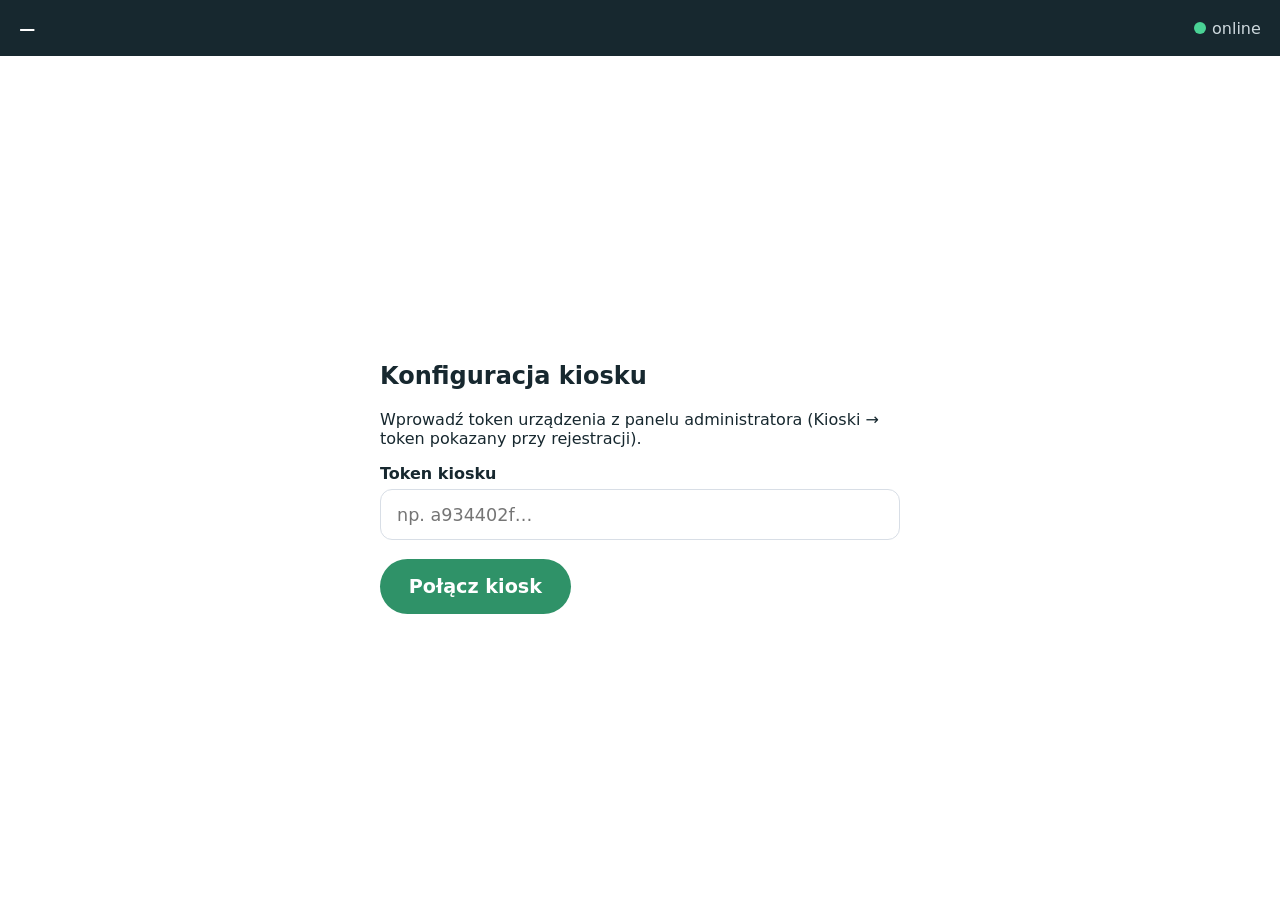
==== CzaseoPraceo/kiosk/index.html @ 0abb76d5 "CzaseoPraceo: implementacja E5 — kiosk PWA (offline-first) Pełna aplikacja kiosku na tablet: - manif" ====
<!DOCTYPE html>
<html lang="pl">
<head>
<meta charset="utf-8">
<meta name="viewport" content="width=device-width, initial-scale=1, maximum-scale=1, user-scalable=no, viewport-fit=cover">
<meta name="theme-color" content="#2f9268">
<title>CzaseoPraceo — Kiosk</title>
<link rel="manifest" href="manifest.webmanifest">
<link rel="icon" href="icon.svg" type="image/svg+xml">
<link rel="apple-touch-icon" href="icon.svg">
<link rel="stylesheet" href="style.css">
</head>
<body>

<!-- Pasek statusu: zakład, sieć, do synchronizacji -->
<div class="statusbar">
  <span class="loc" id="loc-name">—</span>
  <span class="spacer"></span>
  <span class="tosync" id="tosync"></span>
  <span class="net" id="net"><span class="dot"></span><span id="net-label">online</span></span>
</div>

<!-- Pierwsze uruchomienie: token urządzenia -->
<section class="screen" id="screen-setup">
  <div class="box">
    <h1>Konfiguracja kiosku</h1>
    <p>Wprowadź token urządzenia z panelu administratora (Kioski → token pokazany przy rejestracji).</p>
    <label for="token">Token kiosku</label>
    <input type="text" id="token" autocomplete="off" autocapitalize="off" spellcheck="false" placeholder="np. a934402f…">
    <div class="setup-error hidden" id="setup-error"></div>
    <button class="btn" id="setup-save">Połącz kiosk</button>
  </div>
</section>

<!-- Bezczynność / attract -->
<section class="screen" id="screen-idle">
  <div class="clock" id="clock">--:--</div>
  <div class="date" id="date"></div>
  <div class="tap-hint"><span class="ico" aria-hidden="true">⊡</span>Przyłóż kartę do czytnika</div>
  <div class="present empty-present" id="present">
    <h2>W pracy teraz</h2>
    <div class="chips" id="present-chips"></div>
  </div>
</section>

<!-- Rozpoznanie + potwierdzenie -->
<section class="screen" id="screen-recognized">
  <div class="rec-name" id="rec-name">—</div>
  <div class="rec-action">Wykryto: <strong id="rec-action">—</strong></div>
  <button class="big-btn" id="confirm-btn"><span id="confirm-label">Potwierdź</span></button>
  <button class="cancel-btn" id="cancel-btn">Anuluj</button>
</section>

<!-- Sukces -->
<section class="screen" id="screen-success">
  <div class="result-ico" aria-hidden="true">✓</div>
  <div class="result-title" id="success-title">Zarejestrowano</div>
  <div class="result-sub" id="success-sub"></div>
</section>

<!-- Ostrzeżenie (np. dubel <15 min) -->
<section class="screen" id="screen-warn">
  <div class="result-ico" aria-hidden="true">!</div>
  <div class="result-title" id="warn-title">Uwaga</div>
  <div class="result-sub" id="warn-sub"></div>
</section>

<!-- Błąd (np. nieznana karta) -->
<section class="screen" id="screen-error">
  <div class="result-ico" aria-hidden="true">✕</div>
  <div class="result-title" id="error-title">Błąd</div>
  <div class="result-sub" id="error-sub"></div>
</section>

<script src="app.js"></script>
</body>
</html>
---- CzaseoPraceo/kiosk/style.css ----
/* CzaseoPraceo — kiosk (tablet). UX wg ux-guidelines §3:
   duże cele dotykowe, wysoki kontrast, jeden przycisk, feedback multimodalny.
   Kolory marki (makodrew/deklareo). Font systemowy (kiosk działa offline). */

:root {
  --primary:  #2f9268;
  --primary-d:#277c58;
  --ink:      #17282f;
  --success:  #1d7a46;
  --danger:   #b22424;
  --warning:  #8a5a00;
  --paper:    #ffffff;
}

* { box-sizing: border-box; -webkit-tap-highlight-color: transparent; }
html, body { height: 100%; margin: 0; }
body {
  font-family: system-ui, -apple-system, "Segoe UI", Roboto, Arial, sans-serif;
  background: var(--ink);
  color: var(--ink);
  user-select: none; -webkit-user-select: none;
  overflow: hidden;
}

/* Pasek statusu */
.statusbar {
  position: fixed; top: 0; left: 0; right: 0; height: 56px;
  display: flex; align-items: center; gap: 1rem; padding: 0 1.2rem;
  background: var(--ink); color: #cdd8dd; font-size: 1rem; z-index: 10;
}
.statusbar .loc { font-weight: 600; color: #fff; }
.statusbar .spacer { flex: 1; }
.net { display: inline-flex; align-items: center; gap: .4rem; }
.net .dot { width: 12px; height: 12px; border-radius: 50%; background: #4ad295; }
.net.offline .dot { background: #e0a23a; }
.tosync { color: #cdd8dd; }

/* Sceny */
.screen { position: fixed; inset: 56px 0 0 0; display: none; flex-direction: column;
  align-items: center; justify-content: center; text-align: center; padding: 2rem; }
.screen.active { display: flex; }

/* Bezczynność / attract */
#screen-idle { background: var(--paper); }
.clock { font-size: clamp(4rem, 18vw, 11rem); font-weight: 800; color: var(--ink); line-height: 1; letter-spacing: -.02em; font-variant-numeric: tabular-nums; }
.date { font-size: clamp(1.1rem, 4vw, 2rem); color: #5d6b75; margin-top: .5rem; }
.tap-hint { margin-top: 2.5rem; font-size: clamp(1.3rem, 5vw, 2.4rem); font-weight: 700; color: var(--primary-d); }
.tap-hint .ico { display:block; font-size: 2.4em; margin-bottom: .3rem; }

/* Lista obecnych (3+3) */
.present { position: fixed; bottom: 0; left: 0; right: 0; background: #f3f6f8; border-top: 1px solid #e3e9ed;
  padding: .8rem 1.2rem; max-height: 28vh; overflow: hidden; }
.present h2 { margin: 0 0 .5rem; font-size: 1rem; color: #5d6b75; text-transform: uppercase; letter-spacing: .03em; }
.present .chips { display: flex; flex-wrap: wrap; gap: .5rem; }
.chip { background: #fff; border: 1px solid #e3e9ed; border-radius: 999px; padding: .35rem .8rem;
  font-weight: 700; color: var(--ink); font-variant-numeric: tabular-nums; }
.present.empty-present { display: none; }

/* Rozpoznanie */
#screen-recognized { background: var(--paper); }
.rec-name { font-size: clamp(2.2rem, 9vw, 5rem); font-weight: 800; color: var(--ink); margin-bottom: .5rem; }
.rec-action { font-size: clamp(1.3rem, 5vw, 2.4rem); color: #5d6b75; margin-bottom: 2rem; }
.rec-action strong { color: var(--primary-d); }

/* Wielki przycisk potwierdzenia (Fitts) */
.big-btn {
  appearance: none; border: none; cursor: pointer; font-family: inherit;
  width: min(90vw, 640px); min-height: 22vh; border-radius: 28px;
  font-size: clamp(1.8rem, 7vw, 3.2rem); font-weight: 800; color: #fff;
  background: var(--primary); box-shadow: 0 10px 0 var(--primary-d);
  display: flex; align-items: center; justify-content: center; gap: .6rem;
}
.big-btn:active { transform: translateY(6px); box-shadow: 0 4px 0 var(--primary-d); }
.cancel-btn {
  margin-top: 1.6rem; appearance: none; background: #fff; border: 2px solid #e3e9ed;
  border-radius: 999px; padding: 1rem 2rem; font-size: 1.3rem; font-weight: 600; color: var(--ink);
  font-family: inherit; cursor: pointer; min-height: 64px; min-width: 200px;
}

/* Sukces / błąd — pełny ekran, kolor + ikona + tekst */
#screen-success { background: var(--success); color: #fff; }
#screen-error   { background: var(--danger);  color: #fff; }
#screen-warn    { background: #b8860b;         color: #fff; }
.result-ico { font-size: clamp(5rem, 22vw, 13rem); line-height: 1; }
.result-title { font-size: clamp(2rem, 9vw, 4.5rem); font-weight: 800; margin: .5rem 0; }
.result-sub { font-size: clamp(1.2rem, 5vw, 2.2rem); opacity: .95; }

/* Ekran konfiguracji (pierwsze uruchomienie) */
#screen-setup { background: var(--paper); }
#screen-setup .box { width: min(92vw, 520px); text-align: left; }
#screen-setup h1 { color: var(--ink); }
#screen-setup label { display:block; font-weight:600; margin: 1rem 0 .4rem; color: var(--ink); }
#screen-setup input { width:100%; padding: .9rem 1rem; font-size: 1.1rem; border:1px solid #d8dee6; border-radius: 12px; font-family: inherit; }
#screen-setup button { margin-top: 1.2rem; }
.btn { appearance:none; border:none; cursor:pointer; font-family:inherit; background:var(--primary); color:#fff;
  font-size:1.2rem; font-weight:700; padding:1rem 1.8rem; border-radius:999px; }
.setup-error { color: var(--danger); margin-top: 1rem; font-weight:600; }
.hidden { display: none !important; }

@media (prefers-reduced-motion: reduce) {
  .big-btn:active { transform: none; }
}
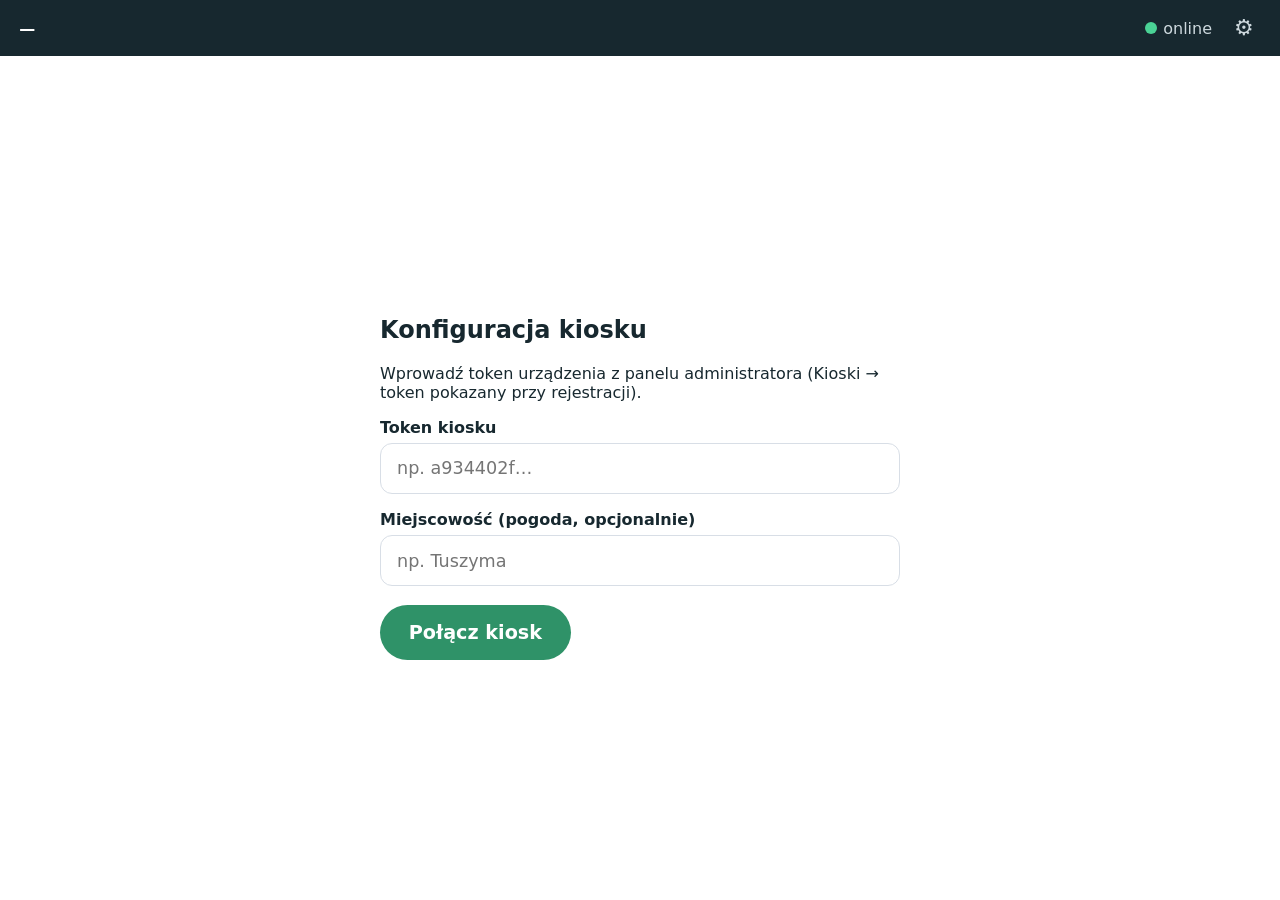
==== commit f81d376f: "CzaseoPraceo: tryb tablicy na kiosku (zegar, imieniny, pogoda 5 dni, obecność) Rozbudowa ekranu bezc" ====
--- a/CzaseoPraceo/kiosk/index.html
+++ b/CzaseoPraceo/kiosk/index.html
@@ -12,12 +12,13 @@
 </head>
 <body>
 
-<!-- Pasek statusu: zakład, sieć, do synchronizacji -->
+<!-- Pasek statusu: zakład, sieć, do synchronizacji, ustawienia -->
 <div class="statusbar">
   <span class="loc" id="loc-name">—</span>
   <span class="spacer"></span>
   <span class="tosync" id="tosync"></span>
   <span class="net" id="net"><span class="dot"></span><span id="net-label">online</span></span>
+  <button class="gear" id="gear" title="Ustawienia kiosku" aria-label="Ustawienia kiosku">⚙</button>
 </div>
 
 <!-- Pierwsze uruchomienie: token urządzenia -->
@@ -27,19 +28,37 @@
     <p>Wprowadź token urządzenia z panelu administratora (Kioski → token pokazany przy rejestracji).</p>
     <label for="token">Token kiosku</label>
     <input type="text" id="token" autocomplete="off" autocapitalize="off" spellcheck="false" placeholder="np. a934402f…">
+    <label for="city">Miejscowość (pogoda, opcjonalnie)</label>
+    <input type="text" id="city" autocomplete="off" placeholder="np. Tuszyma">
     <div class="setup-error hidden" id="setup-error"></div>
     <button class="btn" id="setup-save">Połącz kiosk</button>
   </div>
 </section>
 
-<!-- Bezczynność / attract -->
+<!-- Bezczynność / tablica informacyjna (tryb nasłuchiwania) -->
 <section class="screen" id="screen-idle">
-  <div class="clock" id="clock">--:--</div>
-  <div class="date" id="date"></div>
-  <div class="tap-hint"><span class="ico" aria-hidden="true">⊡</span>Przyłóż kartę do czytnika</div>
-  <div class="present empty-present" id="present">
-    <h2>W pracy teraz</h2>
-    <div class="chips" id="present-chips"></div>
+  <div class="board">
+    <div class="board-top">
+      <div class="clock-col">
+        <div class="clock" id="clock">--:--</div>
+        <div class="date" id="date"></div>
+        <div class="nameday" id="nameday"></div>
+      </div>
+      <div class="weather" id="weather" aria-live="polite"></div>
+    </div>
+
+    <div class="attendance">
+      <div class="att-col att-present">
+        <h2>Obecni <span class="cnt" id="present-count">0</span></h2>
+        <div class="att-list" id="present-list"></div>
+      </div>
+      <div class="att-col att-absent">
+        <h2>Nieobecni <span class="cnt" id="absent-count">0</span></h2>
+        <div class="att-list" id="absent-list"></div>
+      </div>
+    </div>
+
+    <div class="tap-bar"><span class="ico" aria-hidden="true">⊡</span> Przyłóż kartę do czytnika</div>
   </div>
 </section>
 
@@ -72,6 +91,7 @@
   <div class="result-sub" id="error-sub"></div>
 </section>
 
+<script src="imieniny.js"></script>
 <script src="app.js"></script>
 </body>
 </html>
--- a/CzaseoPraceo/kiosk/style.css
+++ b/CzaseoPraceo/kiosk/style.css
@@ -40,21 +40,52 @@
   align-items: center; justify-content: center; text-align: center; padding: 2rem; }
 .screen.active { display: flex; }
 
-/* Bezczynność / attract */
-#screen-idle { background: var(--paper); }
-.clock { font-size: clamp(4rem, 18vw, 11rem); font-weight: 800; color: var(--ink); line-height: 1; letter-spacing: -.02em; font-variant-numeric: tabular-nums; }
-.date { font-size: clamp(1.1rem, 4vw, 2rem); color: #5d6b75; margin-top: .5rem; }
-.tap-hint { margin-top: 2.5rem; font-size: clamp(1.3rem, 5vw, 2.4rem); font-weight: 700; color: var(--primary-d); }
-.tap-hint .ico { display:block; font-size: 2.4em; margin-bottom: .3rem; }
+/* Bezczynność / tablica informacyjna */
+#screen-idle { background: var(--paper); align-items: stretch; justify-content: flex-start; padding: 1.4rem 1.8rem; }
+.board { width: 100%; height: 100%; display: flex; flex-direction: column; gap: 1.1rem; }
+.board-top { display: flex; justify-content: space-between; align-items: flex-start; gap: 1.5rem; flex-wrap: wrap; }
+.clock-col { text-align: left; }
+.clock { font-size: clamp(3.2rem, 11vw, 7.5rem); font-weight: 800; color: var(--ink); line-height: 1; letter-spacing: -.02em; font-variant-numeric: tabular-nums; }
+.date { font-size: clamp(1rem, 3.2vw, 1.7rem); color: #5d6b75; margin-top: .4rem; }
+.nameday { font-size: clamp(.95rem, 2.6vw, 1.4rem); color: var(--primary-d); font-weight: 600; margin-top: .35rem; }
 
-/* Lista obecnych (3+3) */
-.present { position: fixed; bottom: 0; left: 0; right: 0; background: #f3f6f8; border-top: 1px solid #e3e9ed;
-  padding: .8rem 1.2rem; max-height: 28vh; overflow: hidden; }
-.present h2 { margin: 0 0 .5rem; font-size: 1rem; color: #5d6b75; text-transform: uppercase; letter-spacing: .03em; }
-.present .chips { display: flex; flex-wrap: wrap; gap: .5rem; }
-.chip { background: #fff; border: 1px solid #e3e9ed; border-radius: 999px; padding: .35rem .8rem;
-  font-weight: 700; color: var(--ink); font-variant-numeric: tabular-nums; }
-.present.empty-present { display: none; }
+/* Pogoda */
+.weather { display: flex; gap: .6rem; flex-wrap: wrap; align-items: stretch; }
+.wx-current { display: flex; flex-direction: column; align-items: center; justify-content: center; padding: .4rem .9rem;
+  background: #f3f6f8; border: 1px solid #e3e9ed; border-radius: 14px; min-width: 92px; }
+.wx-current .t { font-size: clamp(1.4rem, 4vw, 2.2rem); font-weight: 800; color: var(--ink); }
+.wx-current .ic { font-size: 1.8rem; line-height: 1; }
+.wx-day { display: flex; flex-direction: column; align-items: center; padding: .4rem .55rem;
+  background: #fff; border: 1px solid #e3e9ed; border-radius: 12px; min-width: 64px; }
+.wx-day .d { font-size: .8rem; color: #5d6b75; text-transform: capitalize; }
+.wx-day .ic { font-size: 1.4rem; line-height: 1.2; }
+.wx-day .mm { font-size: .85rem; font-variant-numeric: tabular-nums; }
+.wx-day .mx { font-weight: 700; color: var(--ink); }
+.wx-day .mn { color: #5d6b75; }
+.weather.hidden { display: none; }
+
+/* Obecność */
+.attendance { flex: 1 1 auto; display: grid; grid-template-columns: 1fr 1fr; gap: 1rem; min-height: 0; }
+.att-col { background: #f3f6f8; border: 1px solid #e3e9ed; border-radius: 16px; padding: 1rem; overflow: auto; }
+.att-col h2 { margin: 0 0 .7rem; font-size: 1.1rem; color: var(--ink); display: flex; align-items: center; gap: .5rem; }
+.cnt { background: #5d6b75; color: #fff; border-radius: 999px; padding: .05rem .6rem; font-size: .9rem; font-variant-numeric: tabular-nums; }
+.att-present h2 .cnt { background: var(--success); }
+.att-list { display: flex; flex-wrap: wrap; gap: .5rem; align-content: flex-start; }
+.att-item { background: #fff; border: 1px solid #e3e9ed; border-radius: 999px; padding: .35rem .85rem; font-weight: 600; color: var(--ink); }
+.att-present .att-item { border-left: 5px solid var(--success); }
+.att-absent .att-item { color: #5d6b75; }
+.att-list .none { color: #5d6b75; font-style: italic; }
+
+.tap-bar { text-align: center; font-weight: 700; color: var(--primary-d); font-size: clamp(1.1rem, 3.4vw, 1.7rem); padding: .3rem; }
+.tap-bar .ico { font-size: 1.25em; }
+
+/* Przycisk ustawień w pasku */
+.gear { background: transparent; border: none; color: #cdd8dd; font-size: 1.35rem; cursor: pointer; padding: .2rem .4rem; line-height: 1; }
+.gear:hover { color: #fff; }
+
+@media (max-width: 600px) {
+  .attendance { grid-template-columns: 1fr; }
+}
 
 /* Rozpoznanie */
 #screen-recognized { background: var(--paper); }
